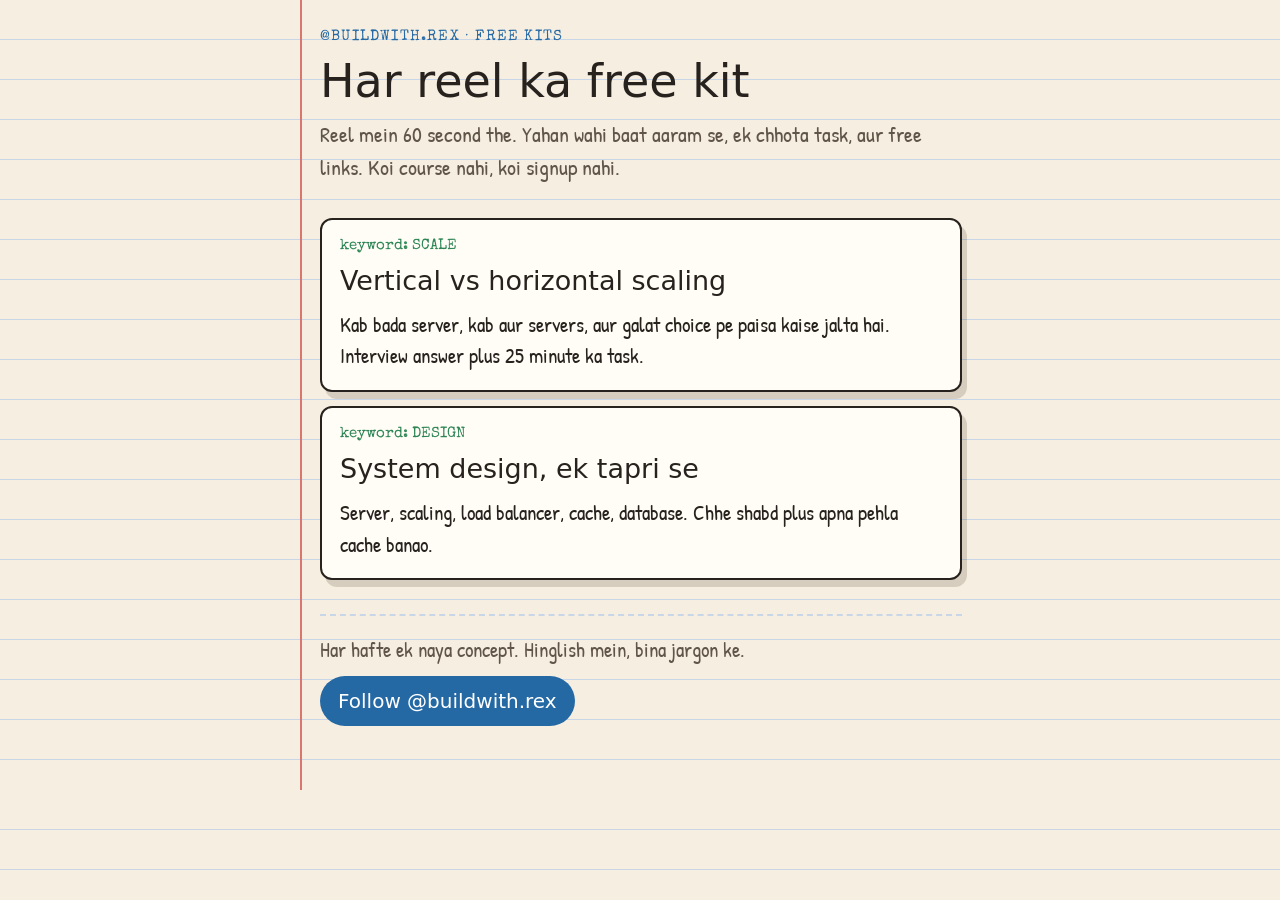
==== index.html @ c1c6ab33 "Add free kits for SCALE and DESIGN reels Co-Authored-By: Claude Opus 5.5 <noreply@anthropic.com>" ====
<!doctype html>
<html lang="hi-Latn">
<head>
<meta charset="utf-8">
<meta name="viewport" content="width=device-width, initial-scale=1, viewport-fit=cover">
<title>buildwith.rex kits</title>
<meta name="description" content="Free kits from @buildwith.rex reels: cheat sheets, small tasks and free links. CS aur tech, Hinglish mein.">
<link rel="preconnect" href="https://fonts.googleapis.com">
<link rel="preconnect" href="https://fonts.gstatic.com" crossorigin>
<link rel="stylesheet" href="https://fonts.googleapis.com/css2?family=Patrick+Hand&family=Permanent+Marker&family=Special+Elite&family=JetBrains+Mono&display=swap">
<link rel="stylesheet" href="style.css">
</head>
<body>
<main class="page">
  <header>
    <p class="kicker">@buildwith.rex · free kits</p>
    <h1>Har reel ka free kit</h1>
    <p class="lead">Reel mein 60 second the. Yahan wahi baat aaram se, ek chhota task, aur free links. Koi course nahi, koi signup nahi.</p>
  </header>

  <section>
    <ul class="kits">
      <li><a href="scale/"><div class="card">
        <span class="kw">keyword: SCALE</span>
        <h2>Vertical vs horizontal scaling</h2>
        <p>Kab bada server, kab aur servers, aur galat choice pe paisa kaise jalta hai. Interview answer plus 25 minute ka task.</p>
      </div></a></li>
      <li><a href="design/"><div class="card">
        <span class="kw">keyword: DESIGN</span>
        <h2>System design, ek tapri se</h2>
        <p>Server, scaling, load balancer, cache, database. Chhe shabd plus apna pehla cache banao.</p>
      </div></a></li>
    </ul>
  </section>

  <footer>
    <p>Har hafte ek naya concept. Hinglish mein, bina jargon ke.</p>
    <a class="follow" href="https://www.instagram.com/buildwith.rex/" rel="noopener">Follow @buildwith.rex</a>
  </footer>
</main>
</body>
</html>
---- style.css ----
/* buildwith.rex kits: notebook paper, readable on a phone opened from an Instagram DM */
:root {
  --paper: #f6efe1;
  --sheet: #fffdf6;
  --ink: #28221e;
  --muted: #605548;
  --rule: #c8d6e8;
  --margin: #d67870;
  --blue: #2468a4;
  --green: #2e8656;
  --amber: #b9741a;
  --red: #c43a2e;
  --violet: #744e9e;
  --hl: #ffd85c;
  --code-bg: #2a2522;
  --code-fg: #f3ead9;
  --hand: "Patrick Hand", "Segoe Print", "Comic Sans MS", system-ui, sans-serif;
  --marker: "Permanent Marker", "Segoe Print", system-ui, sans-serif;
  --type: "Special Elite", "Courier New", monospace;
  --mono: "JetBrains Mono", Consolas, "Courier New", monospace;
}
@media (prefers-color-scheme: dark) {
  :root {
    --paper: #1d1a17; --sheet: #26221e; --ink: #f1e9dc; --muted: #b9ad9c; --rule: #33404f;
    --margin: #8f4a44; --blue: #7fb6e8; --green: #74c99a; --amber: #e5a650; --red: #ef7f72;
    --violet: #b79be0; --hl: #8a6d1a; --code-bg: #12100e;
  }
}
* { box-sizing: border-box; }
html { -webkit-text-size-adjust: 100%; }
body {
  margin: 0; background: var(--paper); color: var(--ink);
  font: 21px/1.5 var(--hand);
  background-image: repeating-linear-gradient(to bottom, transparent 0 39px, var(--rule) 39px 40px);
}
.page {
  max-width: 680px; margin: 0 auto; padding-inline: 18px; padding-block: 28px 64px;
  border-left: 2px solid var(--margin); display: grid; gap: 34px;
}
header { display: grid; gap: 10px; }
.kicker { font: 15px/1.2 var(--type); letter-spacing: .08em; text-transform: uppercase; color: var(--blue); }
h1, h2 { font-family: var(--marker); font-weight: 400; margin: 0; text-wrap: balance; }
h1 { font-size: clamp(34px, 8vw, 46px); line-height: 1.12; }
h2 { font-size: 27px; line-height: 1.2; }
p { margin: 0; }
.lead { color: var(--muted); font-size: 22px; }
section { display: grid; gap: 14px; }
mark { background: linear-gradient(to bottom, transparent 45%, var(--hl) 45% 92%, transparent 92%); color: inherit; padding: 0 .1em; }
a { color: var(--blue); text-underline-offset: 3px; }
a:focus-visible, button:focus-visible { outline: 3px solid var(--blue); outline-offset: 3px; }

.card {
  background: var(--sheet); border: 2px solid var(--ink); border-radius: 12px; padding: 18px;
  box-shadow: 5px 7px 0 rgba(70, 50, 30, .18); display: grid; gap: 12px;
}
.rule-list { margin: 0; padding-left: 0; list-style: none; display: grid; gap: 10px; counter-reset: r; }
.rule-list li { counter-increment: r; display: grid; grid-template-columns: 38px 1fr; gap: 8px; align-items: start; }
.rule-list li::before {
  content: counter(r); font: 20px/36px var(--marker); text-align: center; width: 36px; height: 36px;
  border: 2px solid var(--green); border-radius: 50%; color: var(--green);
}
.map { list-style: none; margin: 0; padding: 0; display: grid; gap: 0; }
.map li { display: grid; grid-template-columns: 1fr auto 1fr; gap: 10px; align-items: center; padding: 10px 0; border-top: 1px dashed var(--rule); }
.map li:first-child { border-top: 0; }
.map .eq { font-family: var(--marker); color: var(--muted); }
.map .tech { font: 17px var(--type); color: var(--blue); text-align: right; min-width: 0; }
dl { margin: 0; display: grid; gap: 12px; }
dl div { display: grid; gap: 2px; padding-left: 12px; border-left: 4px solid var(--hl); }
dt { font-weight: 700; font-family: var(--marker); font-size: 19px; }
dd { margin: 0; color: var(--muted); }
table { width: 100%; border-collapse: collapse; font: 16px var(--type); font-variant-numeric: tabular-nums; }
th, td { padding: 8px 6px; border-bottom: 1px dashed var(--rule); text-align: left; }
th { color: var(--muted); font-weight: 400; }
.wrap-table { overflow-x: auto; }
.src { font: 14px/1.4 var(--type); color: var(--muted); }

.steps { margin: 0; padding-left: 24px; display: grid; gap: 8px; }
code { font: .82em var(--mono); background: rgba(120, 100, 70, .14); padding: 1px 5px; border-radius: 4px; }
.code { position: relative; }
.code .name { font: 15px var(--type); color: var(--muted); margin-bottom: 6px; display: block; }
pre {
  margin: 0; background: var(--code-bg); color: var(--code-fg); border-radius: 10px; padding: 16px;
  overflow-x: auto; font: 13.5px/1.55 var(--mono);
}
pre code { background: none; padding: 0; font: inherit; }
.copy {
  position: absolute; top: 28px; right: 8px; font: 14px var(--type); background: var(--sheet); color: var(--ink);
  border: 2px solid var(--ink); border-radius: 8px; padding: 5px 10px; cursor: pointer;
}
.ok { color: var(--green); font-weight: 700; }

.links { list-style: none; margin: 0; padding: 0; display: grid; gap: 10px; }
.links li { background: var(--sheet); border: 2px solid var(--ink); border-radius: 10px; padding: 12px 14px; display: grid; gap: 2px; }
.links .tag { font: 13px var(--type); text-transform: uppercase; letter-spacing: .08em; color: var(--amber); }
.links a { font-weight: 700; word-break: break-word; }
.links span.d { color: var(--muted); font-size: 18px; }

.kits { list-style: none; margin: 0; padding: 0; display: grid; gap: 14px; }
.kits a { display: grid; gap: 4px; text-decoration: none; color: inherit; }
.kits .card:hover { transform: translate(-1px, -1px); box-shadow: 7px 9px 0 rgba(70, 50, 30, .22); }
.kits .kw { font: 15px var(--type); color: var(--green); }

footer { border-top: 2px dashed var(--rule); padding-top: 18px; display: grid; gap: 10px; color: var(--muted); }
.follow {
  justify-self: start; font-family: var(--marker); font-size: 20px; color: #fff; background: var(--blue);
  padding: 10px 18px; border-radius: 999px; text-decoration: none;
}
@media (prefers-reduced-motion: no-preference) { .kits .card { transition: transform .15s, box-shadow .15s; } }
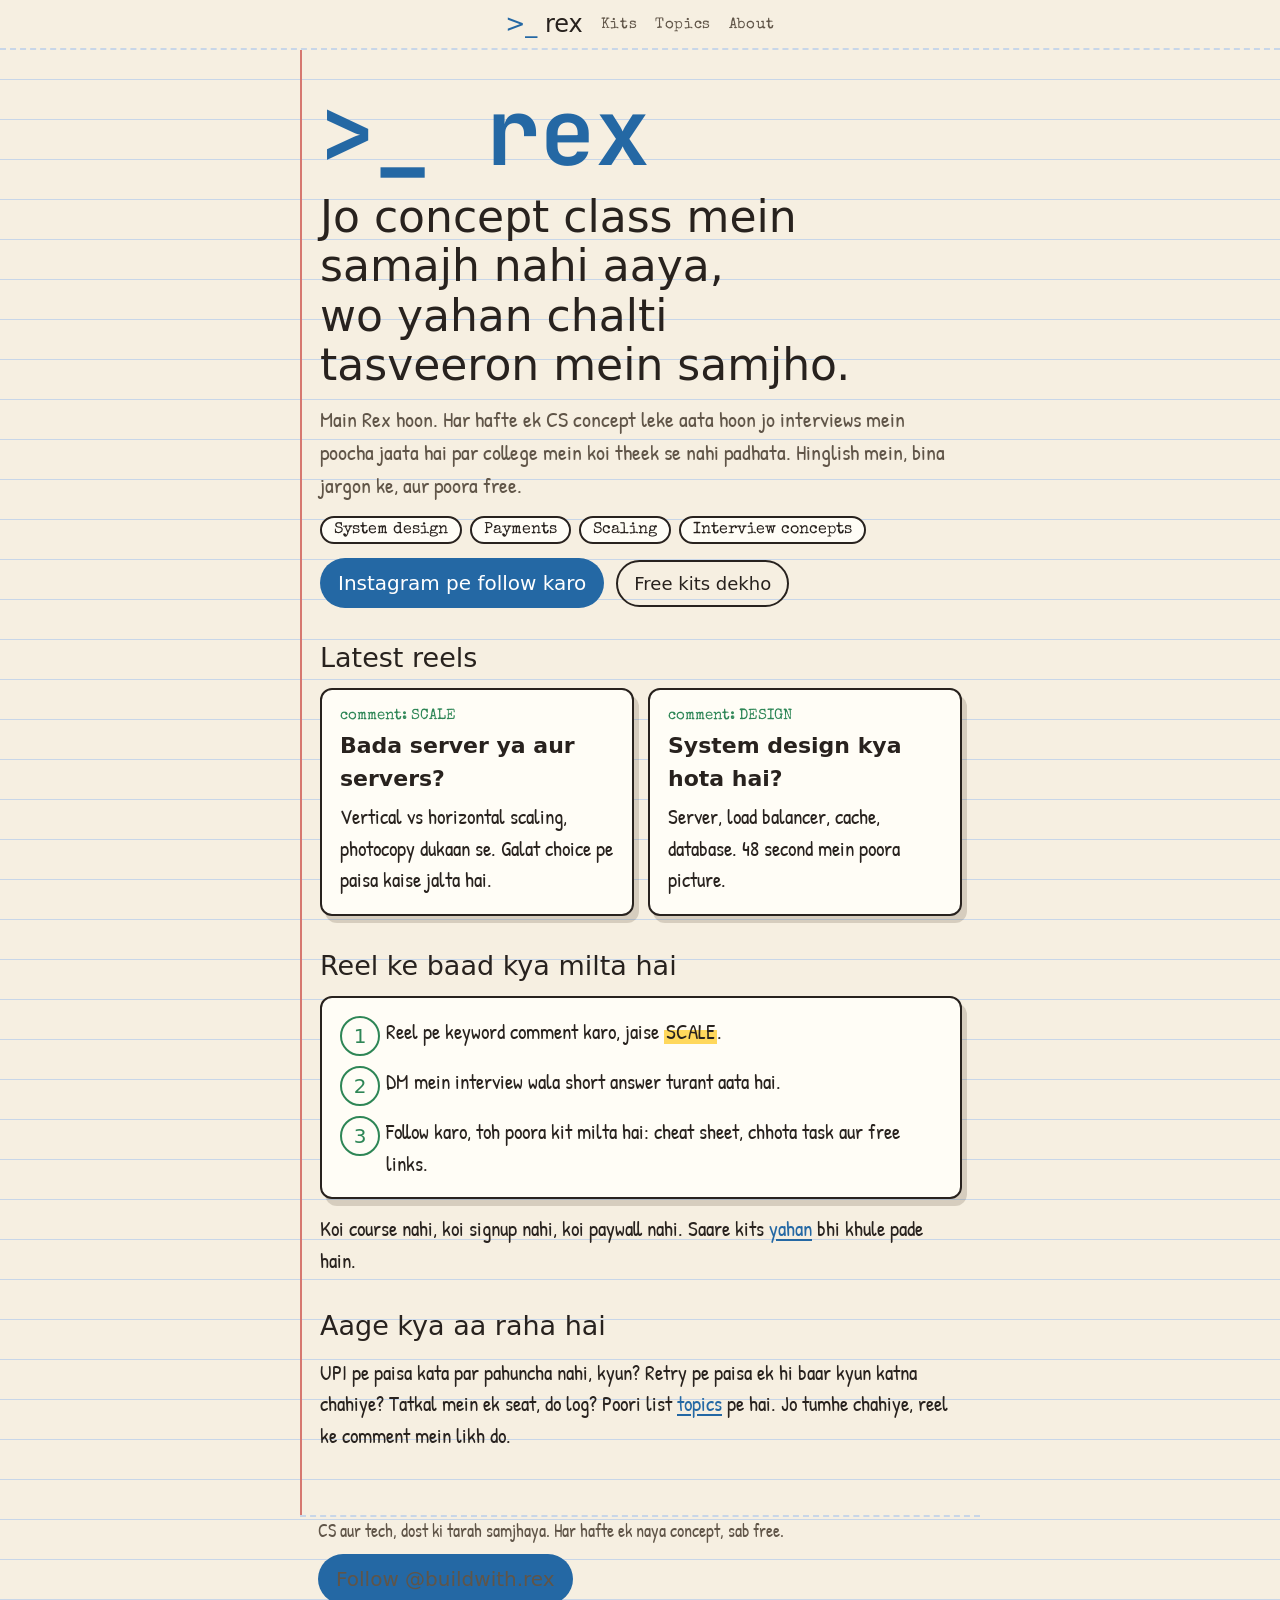
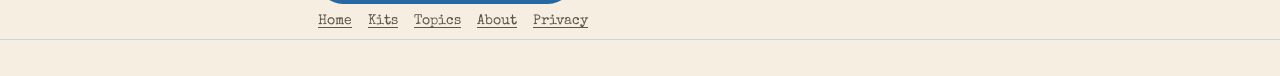
==== commit 99a6d6bf: "Full site for buildwithrex.me: home, kits, scale, design, pending, topics, about, privacy Co-Authore" ====
--- a/index.html
+++ b/index.html
@@ -3,40 +3,77 @@
 <head>
 <meta charset="utf-8">
 <meta name="viewport" content="width=device-width, initial-scale=1, viewport-fit=cover">
-<title>buildwith.rex kits</title>
-<meta name="description" content="Free kits from @buildwith.rex reels: cheat sheets, small tasks and free links. CS aur tech, Hinglish mein.">
+<title>buildwith.rex</title>
+<meta name="description" content="CS aur modern tech, Hinglish mein, dost ki tarah samjhaya. System design, UPI, scaling aur interview concepts jo college mein nahi padhaye jaate. Free kits, no courses.">
+<link rel="canonical" href="https://buildwithrex.me/">
+<meta property="og:title" content="buildwith.rex">
+<meta property="og:description" content="CS aur modern tech, Hinglish mein, dost ki tarah samjhaya. System design, UPI, scaling aur interview concepts jo college mein nahi padhaye jaate. Free kits, no courses.">
+<meta property="og:url" content="https://buildwithrex.me/">
+<meta property="og:type" content="website">
+<meta name="theme-color" content="#f6efe1">
+<link rel="icon" href="/favicon.svg" type="image/svg+xml">
 <link rel="preconnect" href="https://fonts.googleapis.com">
 <link rel="preconnect" href="https://fonts.gstatic.com" crossorigin>
-<link rel="stylesheet" href="https://fonts.googleapis.com/css2?family=Patrick+Hand&family=Permanent+Marker&family=Special+Elite&family=JetBrains+Mono&display=swap">
-<link rel="stylesheet" href="style.css">
+<link rel="stylesheet" href="https://fonts.googleapis.com/css2?family=Patrick+Hand&family=Permanent+Marker&family=Special+Elite&family=JetBrains+Mono:wght@400;700&display=swap">
+<link rel="stylesheet" href="/style.css?v=4">
 </head>
 <body>
+<header class="topnav"><div class="in">
+  <a class="brand" href="/"><span>&gt;_</span> rex</a>
+  <a class="nl" href="/kits/">Kits</a>
+  <a class="nl" href="/topics/">Topics</a>
+  <a class="nl" href="/about/">About</a>
+</div></header>
 <main class="page">
-  <header>
-    <p class="kicker">@buildwith.rex · free kits</p>
-    <h1>Har reel ka free kit</h1>
-    <p class="lead">Reel mein 60 second the. Yahan wahi baat aaram se, ek chhota task, aur free links. Koi course nahi, koi signup nahi.</p>
-  </header>
+<section class="hero">
+  <div class="logo">&gt;_ rex</div>
+  <h1>Jo concept class mein samajh nahi aaya, wo yahan chalti tasveeron mein samjho.</h1>
+  <p class="lead">Main Rex hoon. Har hafte ek CS concept leke aata hoon jo interviews mein poocha jaata hai par college mein koi theek se nahi padhata. Hinglish mein, bina jargon ke, aur poora free.</p>
+  <div class="pills"><span class="pill">System design</span><span class="pill">Payments</span><span class="pill">Scaling</span><span class="pill">Interview concepts</span></div>
+  <div class="cta-row">
+    <a class="follow" href="https://www.instagram.com/buildwith.rex/" rel="noopener">Instagram pe follow karo</a>
+    <a class="btn-ghost" href="/kits/">Free kits dekho</a>
+  </div>
+</section>
 
-  <section>
-    <ul class="kits">
-      <li><a href="scale/"><div class="card">
-        <span class="kw">keyword: SCALE</span>
-        <h2>Vertical vs horizontal scaling</h2>
-        <p>Kab bada server, kab aur servers, aur galat choice pe paisa kaise jalta hai. Interview answer plus 25 minute ka task.</p>
-      </div></a></li>
-      <li><a href="design/"><div class="card">
-        <span class="kw">keyword: DESIGN</span>
-        <h2>System design, ek tapri se</h2>
-        <p>Server, scaling, load balancer, cache, database. Chhe shabd plus apna pehla cache banao.</p>
-      </div></a></li>
-    </ul>
-  </section>
+<section>
+  <h2>Latest reels</h2>
+  <div class="grid2">
+    <a class="card reel" href="https://www.instagram.com/reel/DeMVhq2Nf6Q/" rel="noopener" style="text-decoration:none;color:inherit">
+      <span class="kw">comment: SCALE</span>
+      <strong style="font-family:var(--marker);font-size:22px">Bada server ya aur servers?</strong>
+      <span>Vertical vs horizontal scaling, photocopy dukaan se. Galat choice pe paisa kaise jalta hai.</span>
+    </a>
+    <a class="card reel" href="https://www.instagram.com/reel/DeLn0EXtXtI/" rel="noopener" style="text-decoration:none;color:inherit">
+      <span class="kw">comment: DESIGN</span>
+      <strong style="font-family:var(--marker);font-size:22px">System design kya hota hai?</strong>
+      <span>Server, load balancer, cache, database. 48 second mein poora picture.</span>
+    </a>
+  </div>
+</section>
 
-  <footer>
-    <p>Har hafte ek naya concept. Hinglish mein, bina jargon ke.</p>
-    <a class="follow" href="https://www.instagram.com/buildwith.rex/" rel="noopener">Follow @buildwith.rex</a>
-  </footer>
+<section>
+  <h2>Reel ke baad kya milta hai</h2>
+  <div class="card">
+    <ol class="rule-list">
+      <li><span>Reel pe keyword comment karo, jaise <mark>SCALE</mark>.</span></li>
+      <li><span>DM mein interview wala short answer turant aata hai.</span></li>
+      <li><span>Follow karo, toh poora kit milta hai: cheat sheet, chhota task aur free links.</span></li>
+    </ol>
+  </div>
+  <p>Koi course nahi, koi signup nahi, koi paywall nahi. Saare kits <a href="/kits/">yahan</a> bhi khule pade hain.</p>
+</section>
+
+<section>
+  <h2>Aage kya aa raha hai</h2>
+  <p>UPI pe paisa kata par pahuncha nahi, kyun? Retry pe paisa ek hi baar kyun katna chahiye? Tatkal mein ek seat, do log? Poori list <a href="/topics/">topics</a> pe hai. Jo tumhe chahiye, reel ke comment mein likh do.</p>
+</section>
 </main>
+<footer class="sitefoot">
+  <p>CS aur tech, dost ki tarah samjhaya. Har hafte ek naya concept, sab free.</p>
+  <a class="follow" href="https://www.instagram.com/buildwith.rex/" rel="noopener">Follow @buildwith.rex</a>
+  <nav><a href="/">Home</a><a href="/kits/">Kits</a><a href="/topics/">Topics</a><a href="/about/">About</a><a href="/privacy/">Privacy</a></nav>
+</footer>
+<script src="/copy.js?v=4"></script>
 </body>
 </html>
--- a/style.css
+++ b/style.css
@@ -106,3 +106,36 @@
   padding: 10px 18px; border-radius: 999px; text-decoration: none;
 }
 @media (prefers-reduced-motion: no-preference) { .kits .card { transition: transform .15s, box-shadow .15s; } }
+
+/* keep wide code and tables inside their own scroll boxes, never the page */
+.page > *, section > *, .card > *, .code, .rule-list li > *, .map li > * { min-width: 0; }
+body { overflow-x: hidden; }
+.rule-list li span, .map li span, dd { overflow-wrap: anywhere; }
+.page, section, .card, header, footer { grid-template-columns: minmax(0, 1fr); }
+
+/* site chrome: menu and footer */
+.topnav { position: sticky; top: env(safe-area-inset-top, 0px); z-index: 5; background: var(--paper); border-bottom: 2px dashed var(--rule); }
+.topnav .in { max-width: 860px; margin: 0 auto; padding: 10px 18px; display: flex; flex-wrap: wrap; gap: 6px 18px; align-items: center; }
+.topnav .brand { font: 24px var(--marker); color: var(--ink); text-decoration: none; margin-right: auto; }
+.topnav .brand span { color: var(--blue); }
+.topnav a.nl { font: 15px var(--type); color: var(--muted); text-decoration: none; letter-spacing: .04em; }
+.topnav a.nl[aria-current="page"] { color: var(--blue); text-decoration: underline; text-underline-offset: 5px; }
+.sitefoot { max-width: 680px; margin: 0 auto; padding: 0 18px 48px; display: grid; gap: 10px; color: var(--muted); font-size: 18px; }
+.sitefoot nav { display: flex; flex-wrap: wrap; gap: 6px 16px; font: 14px var(--type); }
+.sitefoot a { color: var(--muted); }
+
+/* home */
+.hero { display: grid; gap: 14px; padding-top: 8px; }
+.hero .logo { font: clamp(56px, 16vw, 92px)/1 var(--mono); color: var(--blue); font-weight: 700; }
+.hero h1 { font-size: clamp(30px, 7vw, 44px); }
+.pills { display: flex; flex-wrap: wrap; gap: 8px; }
+.pill { font: 16px var(--type); border: 2px solid var(--ink); border-radius: 999px; padding: 4px 12px; background: var(--sheet); }
+.grid2 { display: grid; grid-template-columns: repeat(auto-fit, minmax(240px, 1fr)); gap: 14px; }
+.reel { display: grid; gap: 6px; }
+.reel .kw { font: 15px var(--type); color: var(--green); }
+.cta-row { display: flex; flex-wrap: wrap; gap: 12px; align-items: center; }
+.btn-ghost { font-family: var(--marker); font-size: 18px; color: var(--ink); border: 2px solid var(--ink); padding: 8px 16px; border-radius: 999px; text-decoration: none; }
+.series { display: grid; gap: 8px; }
+.series h3 { margin: 0; font: 22px var(--marker); }
+.series ul { margin: 0; padding-left: 20px; display: grid; gap: 4px; }
+.soon { font: 13px var(--type); color: var(--amber); border: 1px solid var(--amber); border-radius: 6px; padding: 1px 6px; margin-left: 6px; }
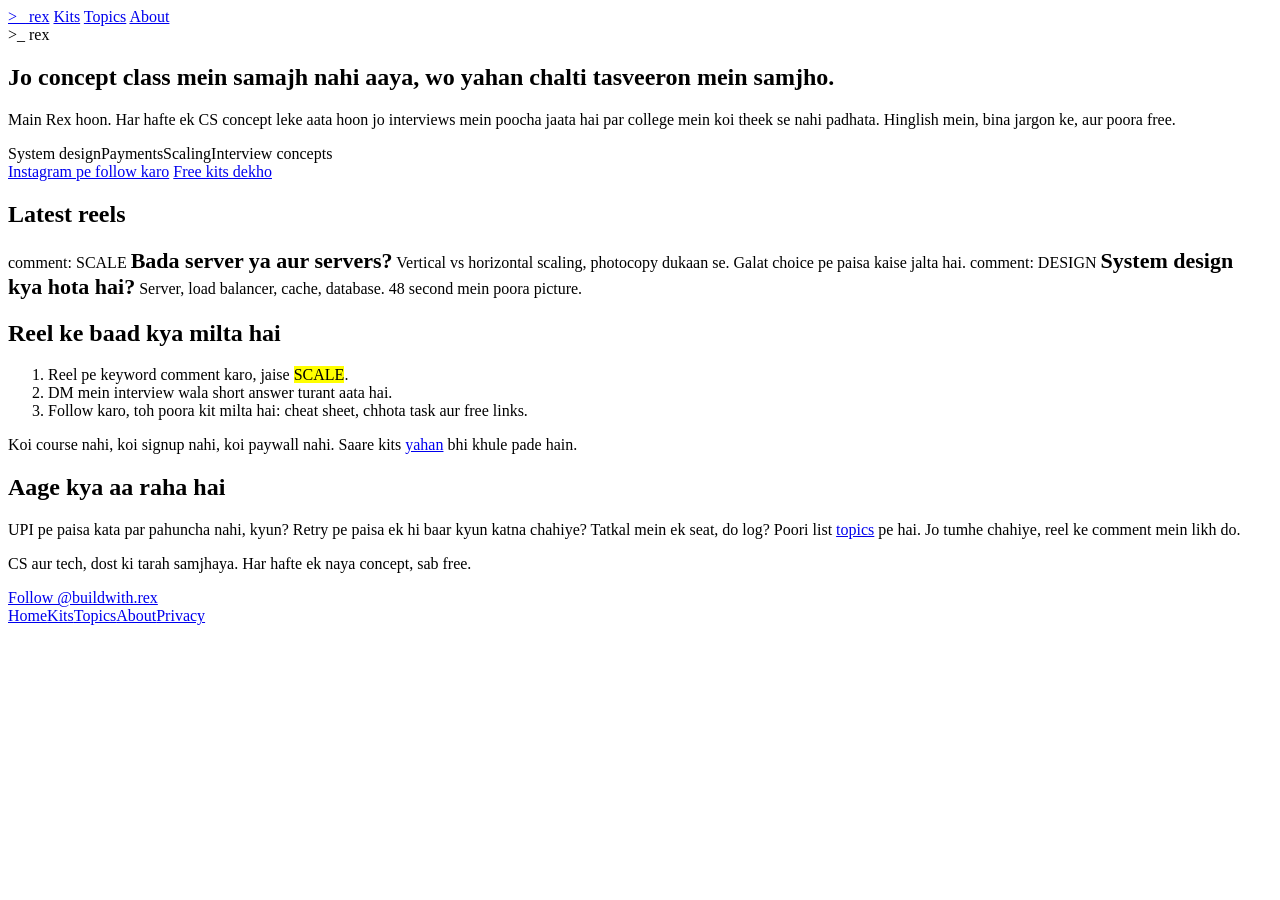
==== commit 495304e7: "Serve correctly from the github.io project path until the custom domain is verified Co-Authored-By: " ====
--- a/index.html
+++ b/index.html
@@ -5,24 +5,24 @@
 <meta name="viewport" content="width=device-width, initial-scale=1, viewport-fit=cover">
 <title>buildwith.rex</title>
 <meta name="description" content="CS aur modern tech, Hinglish mein, dost ki tarah samjhaya. System design, UPI, scaling aur interview concepts jo college mein nahi padhaye jaate. Free kits, no courses.">
-<link rel="canonical" href="https://buildwithrex.me/">
+<link rel="canonical" href="https://rishbahjain270804.github.io/buildwith-rex/buildwith-rex/">
 <meta property="og:title" content="buildwith.rex">
 <meta property="og:description" content="CS aur modern tech, Hinglish mein, dost ki tarah samjhaya. System design, UPI, scaling aur interview concepts jo college mein nahi padhaye jaate. Free kits, no courses.">
-<meta property="og:url" content="https://buildwithrex.me/">
+<meta property="og:url" content="https://rishbahjain270804.github.io/buildwith-rex/buildwith-rex/">
 <meta property="og:type" content="website">
 <meta name="theme-color" content="#f6efe1">
-<link rel="icon" href="/favicon.svg" type="image/svg+xml">
+<link rel="icon" href="/buildwith-rex/favicon.svg" type="image/svg+xml">
 <link rel="preconnect" href="https://fonts.googleapis.com">
 <link rel="preconnect" href="https://fonts.gstatic.com" crossorigin>
 <link rel="stylesheet" href="https://fonts.googleapis.com/css2?family=Patrick+Hand&family=Permanent+Marker&family=Special+Elite&family=JetBrains+Mono:wght@400;700&display=swap">
-<link rel="stylesheet" href="/style.css?v=4">
+<link rel="stylesheet" href="/buildwith-rex/style.css?v=4">
 </head>
 <body>
 <header class="topnav"><div class="in">
-  <a class="brand" href="/"><span>&gt;_</span> rex</a>
-  <a class="nl" href="/kits/">Kits</a>
-  <a class="nl" href="/topics/">Topics</a>
-  <a class="nl" href="/about/">About</a>
+  <a class="brand" href="/buildwith-rex/"><span>&gt;_</span> rex</a>
+  <a class="nl" href="/buildwith-rex/kits/">Kits</a>
+  <a class="nl" href="/buildwith-rex/topics/">Topics</a>
+  <a class="nl" href="/buildwith-rex/about/">About</a>
 </div></header>
 <main class="page">
 <section class="hero">
@@ -32,7 +32,7 @@
   <div class="pills"><span class="pill">System design</span><span class="pill">Payments</span><span class="pill">Scaling</span><span class="pill">Interview concepts</span></div>
   <div class="cta-row">
     <a class="follow" href="https://www.instagram.com/buildwith.rex/" rel="noopener">Instagram pe follow karo</a>
-    <a class="btn-ghost" href="/kits/">Free kits dekho</a>
+    <a class="btn-ghost" href="/buildwith-rex/kits/">Free kits dekho</a>
   </div>
 </section>
 
@@ -61,19 +61,19 @@
       <li><span>Follow karo, toh poora kit milta hai: cheat sheet, chhota task aur free links.</span></li>
     </ol>
   </div>
-  <p>Koi course nahi, koi signup nahi, koi paywall nahi. Saare kits <a href="/kits/">yahan</a> bhi khule pade hain.</p>
+  <p>Koi course nahi, koi signup nahi, koi paywall nahi. Saare kits <a href="/buildwith-rex/kits/">yahan</a> bhi khule pade hain.</p>
 </section>
 
 <section>
   <h2>Aage kya aa raha hai</h2>
-  <p>UPI pe paisa kata par pahuncha nahi, kyun? Retry pe paisa ek hi baar kyun katna chahiye? Tatkal mein ek seat, do log? Poori list <a href="/topics/">topics</a> pe hai. Jo tumhe chahiye, reel ke comment mein likh do.</p>
+  <p>UPI pe paisa kata par pahuncha nahi, kyun? Retry pe paisa ek hi baar kyun katna chahiye? Tatkal mein ek seat, do log? Poori list <a href="/buildwith-rex/topics/">topics</a> pe hai. Jo tumhe chahiye, reel ke comment mein likh do.</p>
 </section>
 </main>
 <footer class="sitefoot">
   <p>CS aur tech, dost ki tarah samjhaya. Har hafte ek naya concept, sab free.</p>
   <a class="follow" href="https://www.instagram.com/buildwith.rex/" rel="noopener">Follow @buildwith.rex</a>
-  <nav><a href="/">Home</a><a href="/kits/">Kits</a><a href="/topics/">Topics</a><a href="/about/">About</a><a href="/privacy/">Privacy</a></nav>
+  <nav><a href="/buildwith-rex/">Home</a><a href="/buildwith-rex/kits/">Kits</a><a href="/buildwith-rex/topics/">Topics</a><a href="/buildwith-rex/about/">About</a><a href="/buildwith-rex/privacy/">Privacy</a></nav>
 </footer>
-<script src="/copy.js?v=4"></script>
+<script src="/buildwith-rex/copy.js?v=4"></script>
 </body>
 </html>
